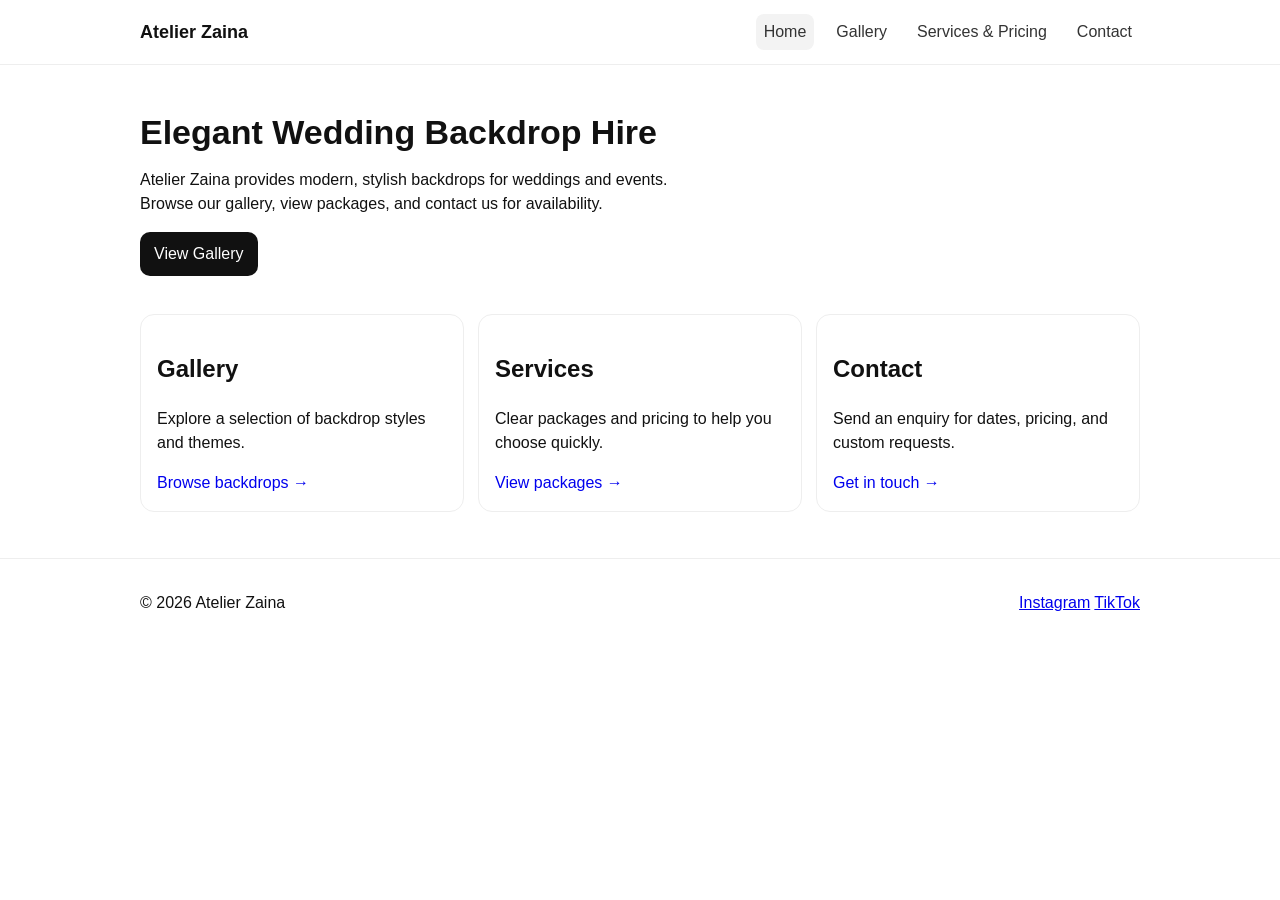
==== index.html @ 717b6a36 "Initial commit" ====
<!doctype html>
<html lang="en">
<head>
  <meta charset="utf-8" />
  <meta name="viewport" content="width=device-width, initial-scale=1" />
  <title>Atelier Zaina | Wedding Backdrop Hire</title>
  <link rel="stylesheet" href="css/style.css" />
</head>
<body>
  <header class="site-header">
    <div class="container header-inner">
      <a class="brand" href="index.html">Atelier Zaina</a>
      <nav class="nav">
        <a href="index.html" class="active">Home</a>
        <a href="gallery.html">Gallery</a>
        <a href="services.html">Services & Pricing</a>
        <a href="contact.html">Contact</a>
      </nav>
    </div>
  </header>

  <main class="container">
    <section class="hero">
      <h1>Elegant Wedding Backdrop Hire</h1>
      <p>
        Atelier Zaina provides modern, stylish backdrops for weddings and events.
        Browse our gallery, view packages, and contact us for availability.
      </p>
      <a class="button" href="gallery.html">View Gallery</a>
    </section>

    <section class="grid">
      <div class="card">
        <h2>Gallery</h2>
        <p>Explore a selection of backdrop styles and themes.</p>
        <a href="gallery.html">Browse backdrops →</a>
      </div>
      <div class="card">
        <h2>Services</h2>
        <p>Clear packages and pricing to help you choose quickly.</p>
        <a href="services.html">View packages →</a>
      </div>
      <div class="card">
        <h2>Contact</h2>
        <p>Send an enquiry for dates, pricing, and custom requests.</p>
        <a href="contact.html">Get in touch →</a>
      </div>
    </section>
  </main>

  <footer class="site-footer">
    <div class="container footer-inner">
      <p>© <span id="year"></span> Atelier Zaina</p>
      <div class="footer-links">
        <a href="https://www.instagram.com/atelierzaina/" target="_blank" rel="noreferrer">Instagram</a>
        <a href="https://www.tiktok.com/@atelierzaina?_r=1&_t=ZS-931LFTQy2N7" target="_blank" rel="noreferrer">TikTok</a>
      </div>
    </div>
  </footer>

  <script>
    document.getElementById("year").textContent = new Date().getFullYear();
  </script>
</body>
</html>
---- css/style.css ----
* { box-sizing: border-box; }
body {
  margin: 0;
  font-family: Arial, sans-serif;
  line-height: 1.5;
  color: #111;
  background: #fff;
}

.container {
  width: min(1000px, 92%);
  margin: 0 auto;
}

.site-header {
  border-bottom: 1px solid #eee;
  background: #fff;
  position: sticky;
  top: 0;
}

.header-inner {
  display: flex;
  align-items: center;
  justify-content: space-between;
  padding: 14px 0;
  gap: 12px;
}

.brand {
  font-weight: 700;
  text-decoration: none;
  color: #111;
  font-size: 18px;
}

.nav {
  display: flex;
  gap: 14px;
  flex-wrap: wrap;
}

.nav a {
  text-decoration: none;
  color: #333;
  padding: 6px 8px;
  border-radius: 8px;
}

.nav a.active, .nav a:hover {
  background: #f3f3f3;
}

.hero {
  padding: 42px 0 20px;
}

.hero h1 {
  margin: 0 0 10px;
  font-size: 34px;
}

.hero p {
  margin: 0 0 16px;
  max-width: 65ch;
}

.button {
  display: inline-block;
  padding: 10px 14px;
  border-radius: 10px;
  background: #111;
  color: #fff;
  text-decoration: none;
}

.grid {
  display: grid;
  gap: 14px;
  grid-template-columns: repeat(3, 1fr);
  padding: 18px 0 46px;
}

.card {
  border: 1px solid #eee;
  border-radius: 14px;
  padding: 16px;
  background: #fff;
}

.card a {
  text-decoration: none;
}

.site-footer {
  border-top: 1px solid #eee;
  padding: 16px 0;
}

.footer-inner {
  display: flex;
  align-items: center;
  justify-content: space-between;
  gap: 12px;
  flex-wrap: wrap;
}

@media (max-width: 800px) {
  .grid { grid-template-columns: 1fr; }
  .hero h1 { font-size: 28px; }
}
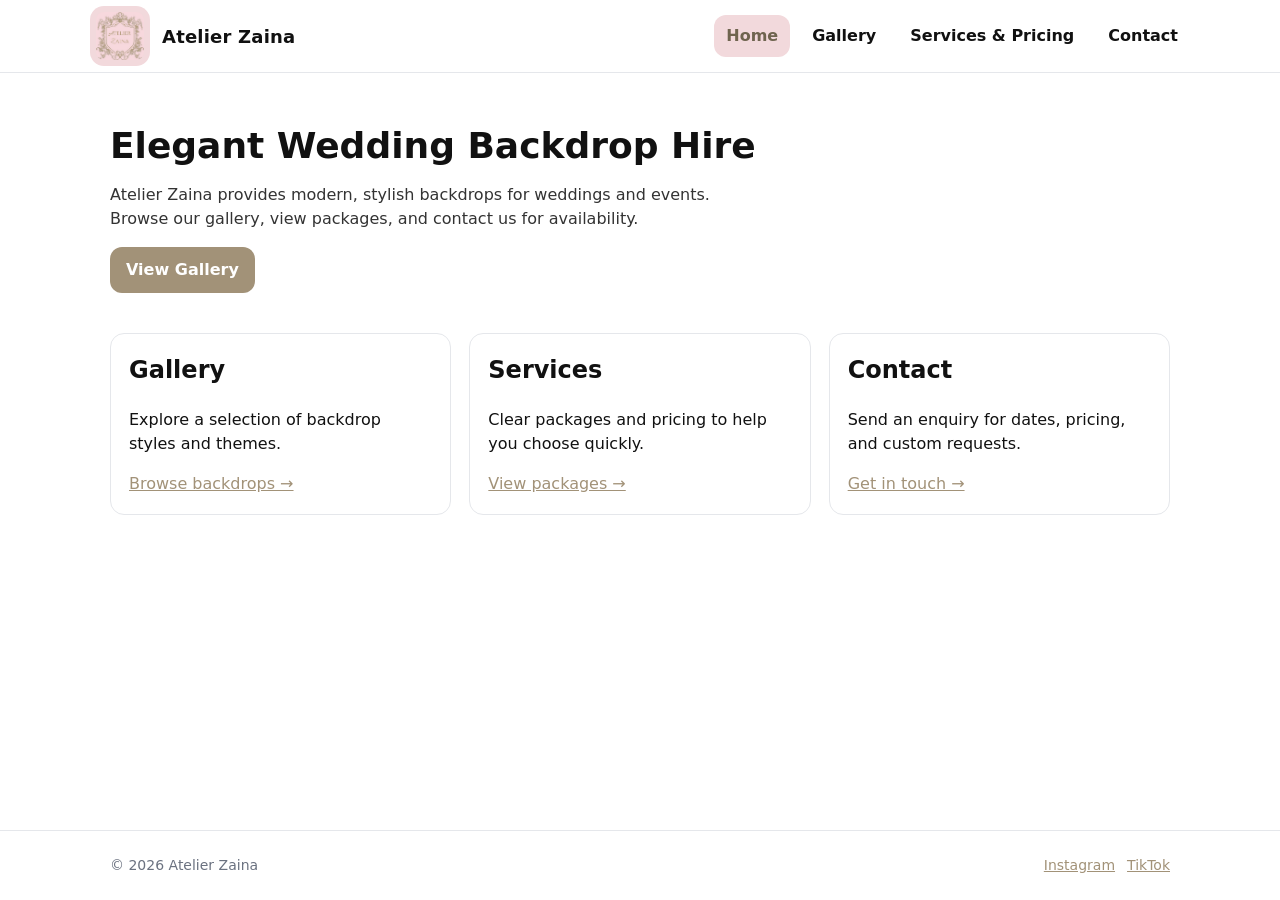
==== commit 621928c1: "UI polish, header/footer fix, contact form update" ====
--- a/index.html
+++ b/index.html
@@ -5,11 +5,16 @@
   <meta name="viewport" content="width=device-width, initial-scale=1" />
   <title>Atelier Zaina | Wedding Backdrop Hire</title>
   <link rel="stylesheet" href="css/style.css" />
+  <link rel="icon" type="image/png" href="images/logo.png">
+<link rel="apple-touch-icon" href="images/logo.png">
 </head>
 <body>
   <header class="site-header">
-    <div class="container header-inner">
-      <a class="brand" href="index.html">Atelier Zaina</a>
+  <div class="container header-inner">
+    <a class="brand" href="index.html">
+      <img src="images/logo.png" alt="Atelier Zaina logo" class="logo" />
+      <span class="brand-name">Atelier Zaina</span>
+    </a>
       <nav class="nav">
         <a href="index.html" class="active">Home</a>
         <a href="gallery.html">Gallery</a>
--- a/css/style.css
+++ b/css/style.css
@@ -1,103 +1,170 @@
-* { box-sizing: border-box; }
-body {
+:root{
+  --bg: #ffffff;
+  --text: #111111;
+
+  /* Exact Atelier Zaina palette from logo */
+  --brand: #a29278;        /* gold/taupe */
+  --brand-dark: #6f644f;   /* darker taupe for hover */
+  --brand-soft: #f2d9dc;   /* blush pink */
+  --brand-soft-2: #e1cdc8; /* slightly deeper blush */
+
+  --muted: #6b7280;
+  --border: #e5e7eb;
+  --card: #ffffff;
+  --radius: 14px;
+}
+
+*{ box-sizing: border-box; }
+
+body{
   margin: 0;
-  font-family: Arial, sans-serif;
+  font-family: system-ui, -apple-system, Segoe UI, Roboto, Arial, sans-serif;
   line-height: 1.5;
-  color: #111;
-  background: #fff;
-}
-
-.container {
-  width: min(1000px, 92%);
+  color: var(--text);
+  background: var(--bg);
+}
+
+.container{
+  max-width: 1100px;
   margin: 0 auto;
-}
-
-.site-header {
-  border-bottom: 1px solid #eee;
-  background: #fff;
+  padding: 0 20px;
+}
+
+/* Links */
+a{ color: var(--brand); }
+a:hover{ color: var(--brand-dark); }
+
+/* Header */
+.site-header{
   position: sticky;
   top: 0;
-}
-
-.header-inner {
+  background: #fff;
+  border-bottom: 1px solid var(--border);
+  z-index: 1000;
+}
+
+.header-inner{
   display: flex;
   align-items: center;
   justify-content: space-between;
-  padding: 14px 0;
+  gap: 16px;
+
+  /* Key change: consistent header height */
+  min-height: 72px;
+  padding: 6px 0;
+}
+
+/* Brand (logo + name) */
+.brand{
+  display: flex;
+  align-items: center;
   gap: 12px;
-}
-
-.brand {
-  font-weight: 700;
   text-decoration: none;
+  color: inherit;
+}
+
+.logo{
+  /* Key change: bigger logo */
+  width: 60px;
+  height: 60px;
+  object-fit: contain;
+  border-radius: 14px;
+
+  /* optional subtle “badge” feel */
+  background: var(--brand-soft);
+  padding: 6px;
+}
+
+.brand-name{
+  font-weight: 800;
+  font-size: 18px;
+  letter-spacing: 0.2px;
+}
+
+/* Nav */
+.nav{
+  display: flex;
+  align-items: center;
+  gap: 10px;
+}
+
+.nav a{
+  text-decoration: none;
+  padding: 9px 12px;
+  border-radius: 12px;
   color: #111;
-  font-size: 18px;
-}
-
-.nav {
-  display: flex;
-  gap: 14px;
-  flex-wrap: wrap;
-}
-
-.nav a {
-  text-decoration: none;
-  color: #333;
-  padding: 6px 8px;
-  border-radius: 8px;
-}
-
-.nav a.active, .nav a:hover {
-  background: #f3f3f3;
-}
-
-.hero {
-  padding: 42px 0 20px;
-}
-
-.hero h1 {
+  font-weight: 600;
+}
+
+.nav a.active{
+  background: var(--brand-soft);
+  color: var(--brand-dark);
+  font-weight: 800;
+}
+
+/* Hero */
+.hero{
+  padding: 46px 0 22px;
+}
+
+.hero h1{
   margin: 0 0 10px;
-  font-size: 34px;
-}
-
-.hero p {
+  font-size: 36px;
+}
+
+.hero p{
   margin: 0 0 16px;
   max-width: 65ch;
-}
-
-.button {
+  color: #333;
+}
+
+/* Buttons */
+.button, button{
   display: inline-block;
-  padding: 10px 14px;
-  border-radius: 10px;
-  background: #111;
+  padding: 11px 16px;
+  border-radius: 12px;
+  background: var(--brand);
   color: #fff;
   text-decoration: none;
-}
-
-.grid {
+  border: none;
+  font-weight: 800;
+  cursor: pointer;
+}
+
+.button:hover, button:hover{
+  background: var(--brand-dark);
+}
+
+/* Cards + grids */
+.grid{
   display: grid;
-  gap: 14px;
+  gap: 18px;
   grid-template-columns: repeat(3, 1fr);
   padding: 18px 0 46px;
 }
 
-.card {
-  border: 1px solid #eee;
-  border-radius: 14px;
-  padding: 16px;
-  background: #fff;
-}
-
-.card a {
-  text-decoration: none;
-}
-
-.site-footer {
-  border-top: 1px solid #eee;
-  padding: 16px 0;
-}
-
-.footer-inner {
+.card{
+  border: 1px solid var(--border);
+  border-radius: var(--radius);
+  padding: 18px;
+  background: var(--card);
+}
+
+.card h2{ margin-top: 0; }
+
+/* Footer — same vibe as header but slightly smaller */
+
+
+.site-footer{
+  border-top: 1px solid var(--border);
+
+  /* Key change: compact footer */
+  padding: 10px 0;
+  font-size: 14px;
+  color: var(--muted);
+}
+
+.footer-inner{
   display: flex;
   align-items: center;
   justify-content: space-between;
@@ -105,7 +172,79 @@
   flex-wrap: wrap;
 }
 
-@media (max-width: 800px) {
-  .grid { grid-template-columns: 1fr; }
-  .hero h1 { font-size: 28px; }
-}
+.footer-links{
+  display: flex;
+  gap: 12px;
+}
+
+body{
+  min-height: 100vh;
+  display: flex;
+  flex-direction: column;
+}
+
+main{
+  flex: 1;
+}
+
+
+/* Images inside cards (gallery) */
+.card-img{
+  width: 100%;
+  height: 190px;
+  object-fit: cover;
+  border-radius: 12px;
+  display: block;
+  margin-bottom: 12px;
+  border: 1px solid var(--border);
+}
+
+/* Forms (contact page) */
+.form{
+  max-width: 820px;
+}
+
+.form-grid{
+  display: grid;
+  grid-template-columns: 1fr 1fr 1fr;
+  gap: 14px;
+  margin-bottom: 14px;
+}
+
+.field{
+  display: flex;
+  flex-direction: column;
+  gap: 6px;
+}
+
+.field-full{
+  grid-column: 1 / -1;
+}
+
+input, textarea{
+  border: 1px solid var(--border);
+  border-radius: 12px;
+  padding: 10px 12px;
+  font-size: 15px;
+}
+
+.note{
+  color: var(--muted);
+  font-size: 14px;
+}
+
+.status{
+  margin-top: 12px;
+  color: var(--brand-dark);
+  font-weight: 800;
+}
+
+/* Responsive */
+@media (max-width: 800px){
+  .grid{ grid-template-columns: 1fr; }
+  .hero h1{ font-size: 28px; }
+  .header-inner{ flex-direction: column; align-items: flex-start; }
+  .nav{ flex-wrap: wrap; }
+  .form-grid{ grid-template-columns: 1fr; }
+  .footer-inner{ flex-direction: column; align-items: flex-start; }
+}
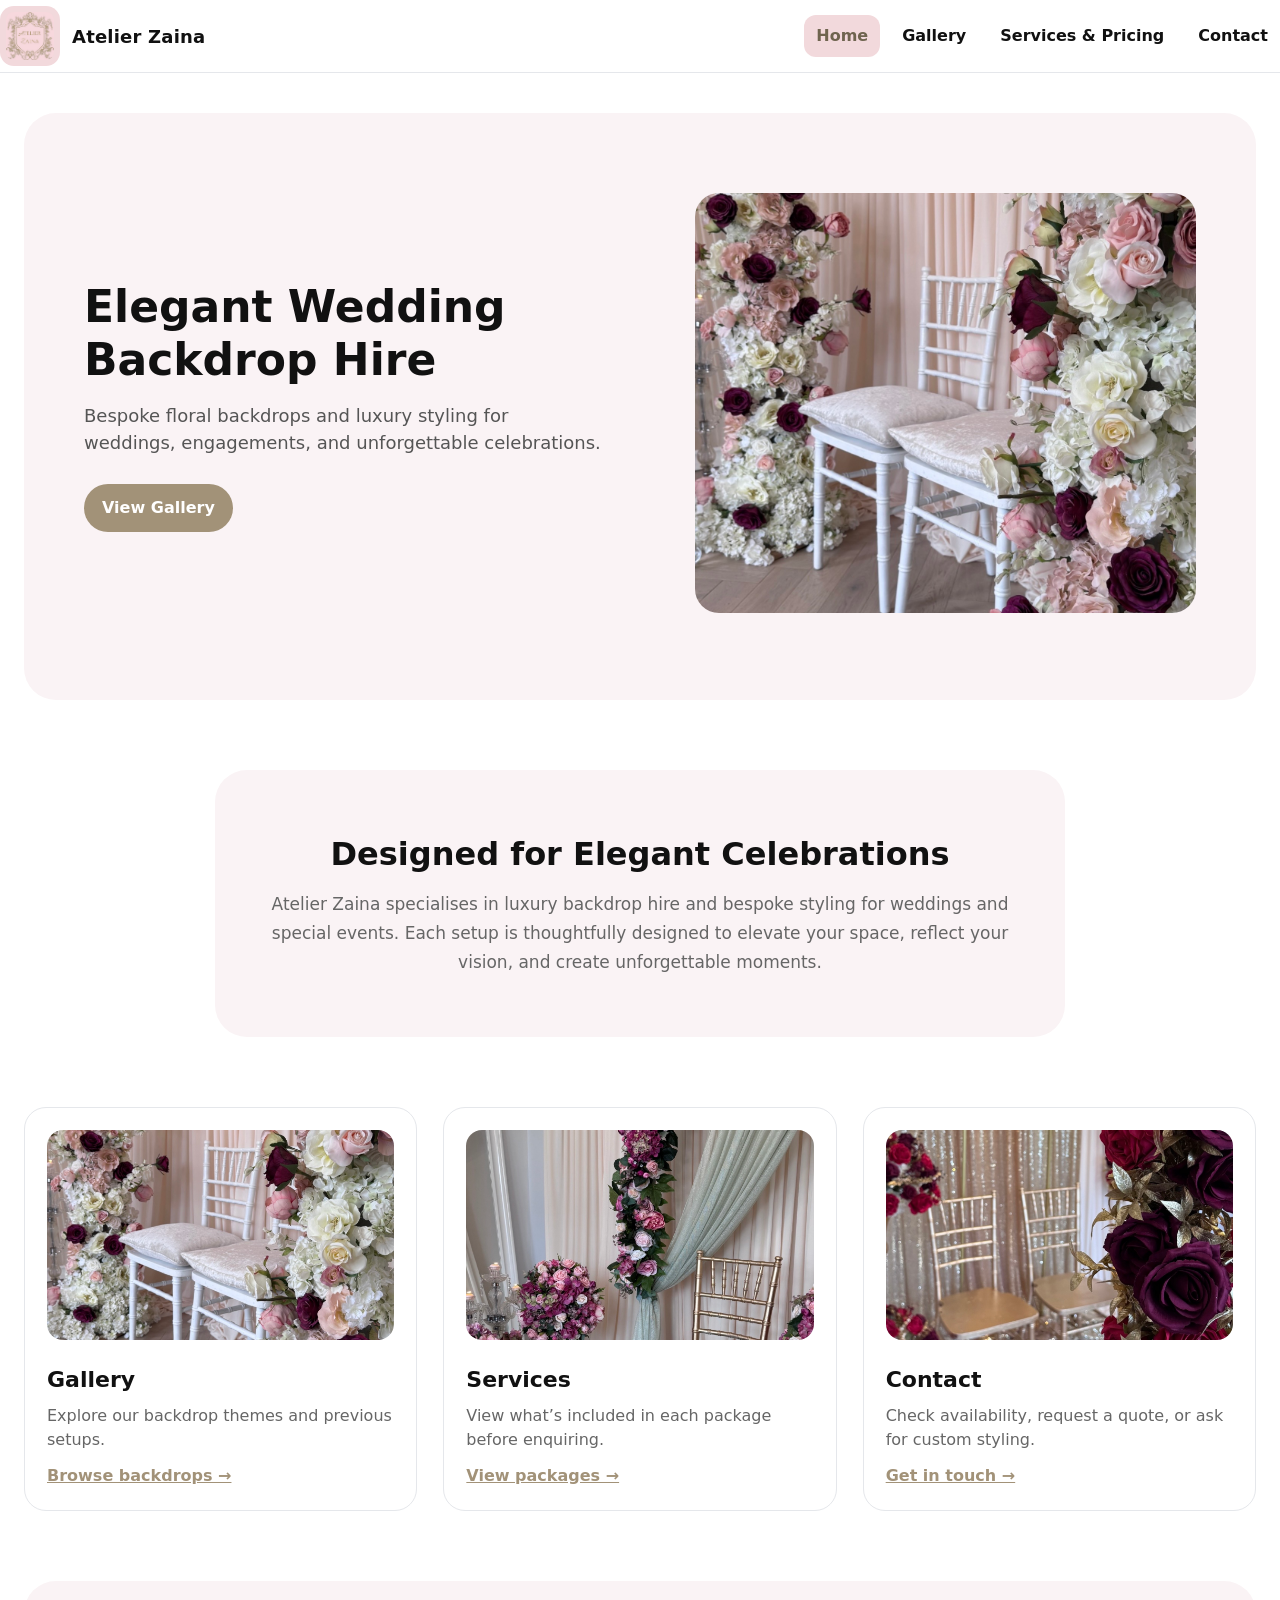
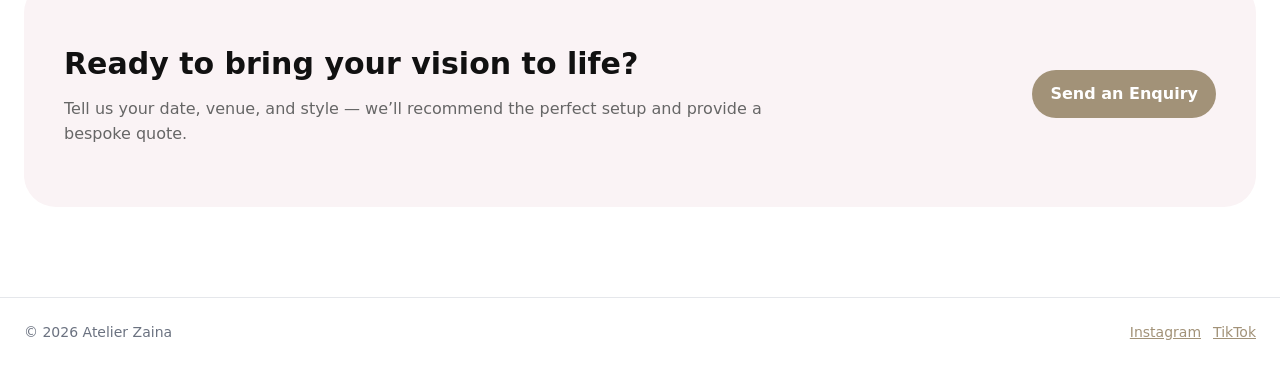
==== commit 248e6ca9: "Overall update to pages and styling" ====
--- a/index.html
+++ b/index.html
@@ -4,17 +4,21 @@
   <meta charset="utf-8" />
   <meta name="viewport" content="width=device-width, initial-scale=1" />
   <title>Atelier Zaina | Wedding Backdrop Hire</title>
+
   <link rel="stylesheet" href="css/style.css" />
+
   <link rel="icon" type="image/png" href="images/logo.png">
-<link rel="apple-touch-icon" href="images/logo.png">
+  <link rel="apple-touch-icon" href="images/logo.png">
 </head>
+
 <body>
   <header class="site-header">
-  <div class="container header-inner">
-    <a class="brand" href="index.html">
-      <img src="images/logo.png" alt="Atelier Zaina logo" class="logo" />
-      <span class="brand-name">Atelier Zaina</span>
-    </a>
+    <div class="container header-inner">
+      <a class="brand" href="index.html">
+        <img src="images/logo.png" alt="Atelier Zaina logo" class="logo" />
+        <span class="brand-name">Atelier Zaina</span>
+      </a>
+
       <nav class="nav">
         <a href="index.html" class="active">Home</a>
         <a href="gallery.html">Gallery</a>
@@ -25,32 +29,67 @@
   </header>
 
   <main class="container">
+
     <section class="hero">
-      <h1>Elegant Wedding Backdrop Hire</h1>
-      <p>
-        Atelier Zaina provides modern, stylish backdrops for weddings and events.
-        Browse our gallery, view packages, and contact us for availability.
-      </p>
-      <a class="button" href="gallery.html">View Gallery</a>
+      <div class="hero-content">
+        <h1>Elegant Wedding Backdrop Hire</h1>
+        <p>
+          Bespoke floral backdrops and luxury styling for weddings, engagements,
+          and unforgettable celebrations.
+        </p>
+        <a href="gallery.html" class="btn-primary">View Gallery</a>
+      </div>
+
+      <div class="hero-image">
+        <img src="images/neutral-theme1.jpeg" alt="Luxury wedding backdrop">
+      </div>
     </section>
 
-    <section class="grid">
-      <div class="card">
+    <!-- ABOUT / BRAND -->
+    <section class="about section-soft">
+      <h2>Designed for Elegant Celebrations</h2>
+      <p>
+        Atelier Zaina specialises in luxury backdrop hire and bespoke styling for weddings and special events.
+        Each setup is thoughtfully designed to elevate your space, reflect your vision, and create unforgettable moments.
+      </p>
+    </section>
+
+    <!-- FEATURE CARDS -->
+    <section class="home-grid">
+      <a class="home-card" href="gallery.html">
+        <img src="images/neutral-theme1.jpeg" alt="">
         <h2>Gallery</h2>
-        <p>Explore a selection of backdrop styles and themes.</p>
-        <a href="gallery.html">Browse backdrops →</a>
-      </div>
-      <div class="card">
+        <p>Explore our backdrop themes and previous setups.</p>
+        <span class="home-link">Browse backdrops →</span>
+      </a>
+
+      <a class="home-card" href="services.html">
+        <img src="images/mint-theme2.jpeg" alt="">
         <h2>Services</h2>
-        <p>Clear packages and pricing to help you choose quickly.</p>
-        <a href="services.html">View packages →</a>
-      </div>
-      <div class="card">
+        <p>View what’s included in each package before enquiring.</p>
+        <span class="home-link">View packages →</span>
+      </a>
+
+      <a class="home-card" href="contact.html">
+        <img src="images/red-theme1.jpeg" alt="">
         <h2>Contact</h2>
-        <p>Send an enquiry for dates, pricing, and custom requests.</p>
-        <a href="contact.html">Get in touch →</a>
+        <p>Check availability, request a quote, or ask for custom styling.</p>
+        <span class="home-link">Get in touch →</span>
+      </a>
+    </section>
+
+    <section class="cta section-soft">
+      <div class="cta-inner">
+        <div>
+          <h2>Ready to bring your vision to life?</h2>
+          <p>
+            Tell us your date, venue, and style — we’ll recommend the perfect setup and provide a bespoke quote.
+          </p>
+        </div>
+        <a class="btn-primary" href="contact.html">Send an Enquiry</a>
       </div>
     </section>
+
   </main>
 
   <footer class="site-footer">
--- a/css/style.css
+++ b/css/style.css
@@ -2,7 +2,7 @@
   --bg: #ffffff;
   --text: #111111;
 
-  /* Exact Atelier Zaina palette from logo */
+  /* Atelier Zaina palette */
   --brand: #a29278;        /* gold/taupe */
   --brand-dark: #6f644f;   /* darker taupe for hover */
   --brand-soft: #f2d9dc;   /* blush pink */
@@ -22,12 +22,18 @@
   line-height: 1.5;
   color: var(--text);
   background: var(--bg);
-}
+
+  min-height: 100vh;
+  display: flex;
+  flex-direction: column;
+}
+
+main{ flex: 1; }
 
 .container{
-  max-width: 1100px;
+  max-width: 1300px;
   margin: 0 auto;
-  padding: 0 20px;
+  padding: 0 24px;
 }
 
 /* Links */
@@ -48,8 +54,6 @@
   align-items: center;
   justify-content: space-between;
   gap: 16px;
-
-  /* Key change: consistent header height */
   min-height: 72px;
   padding: 6px 0;
 }
@@ -64,13 +68,10 @@
 }
 
 .logo{
-  /* Key change: bigger logo */
   width: 60px;
   height: 60px;
   object-fit: contain;
   border-radius: 14px;
-
-  /* optional subtle “badge” feel */
   background: var(--brand-soft);
   padding: 6px;
 }
@@ -102,40 +103,24 @@
   font-weight: 800;
 }
 
-/* Hero */
-.hero{
-  padding: 46px 0 22px;
-}
-
-.hero h1{
-  margin: 0 0 10px;
-  font-size: 36px;
-}
-
-.hero p{
-  margin: 0 0 16px;
-  max-width: 65ch;
-  color: #333;
-}
-
 /* Buttons */
-.button, button{
+.button, button, .btn-primary{
   display: inline-block;
-  padding: 11px 16px;
-  border-radius: 12px;
+  padding: 12px 18px;
+  border-radius: 999px;
   background: var(--brand);
   color: #fff;
   text-decoration: none;
   border: none;
-  font-weight: 800;
+  font-weight: 700;
   cursor: pointer;
 }
 
-.button:hover, button:hover{
+.button:hover, button:hover, .btn-primary:hover{
   background: var(--brand-dark);
 }
 
-/* Cards + grids */
+/* Base card + grid (used on multiple pages) */
 .grid{
   display: grid;
   gap: 18px;
@@ -152,13 +137,9 @@
 
 .card h2{ margin-top: 0; }
 
-/* Footer — same vibe as header but slightly smaller */
-
-
+/* Footer */
 .site-footer{
   border-top: 1px solid var(--border);
-
-  /* Key change: compact footer */
   padding: 10px 0;
   font-size: 14px;
   color: var(--muted);
@@ -177,32 +158,239 @@
   gap: 12px;
 }
 
-body{
-  min-height: 100vh;
-  display: flex;
-  flex-direction: column;
-}
-
-main{
-  flex: 1;
-}
-
-
-/* Images inside cards (gallery) */
-.card-img{
+/* -----------------------------
+   HOME PAGE
+-------------------------------- */
+.hero{
+  display: grid;
+  grid-template-columns: 1.1fr 1fr;
+  gap: 60px;
+  align-items: center;
+  background: #faf3f5;
+  padding: 80px 60px;
+  border-radius: 32px;
+  margin: 40px 0 70px;
+}
+
+.hero-content h1{
+  font-size: 44px;
+  line-height: 1.2;
+  margin: 0 0 16px;
+}
+
+.hero-content p{
+  font-size: 18px;
+  color: #555;
+  max-width: 520px;
+  margin: 0 0 28px;
+}
+
+.hero-image img{
   width: 100%;
-  height: 190px;
+  height: 420px;
+  border-radius: 24px;
   object-fit: cover;
-  border-radius: 12px;
+}
+
+.section-soft{
+  background: #faf3f5;
+  border-radius: 32px;
+  padding: 60px 40px;
+  margin: 70px 0;
+}
+
+.about{
+  text-align: center;
+  max-width: 850px;
+  margin-left: auto;
+  margin-right: auto;
+}
+
+.about h2{
+  font-size: 32px;
+  margin: 0 0 12px;
+}
+
+.about p{
+  font-size: 17px;
+  color: #666;
+  line-height: 1.7;
+  margin: 0;
+}
+
+.home-grid{
+  display: grid;
+  grid-template-columns: repeat(3, 1fr);
+  gap: 26px;
+  margin: 70px 0;
+}
+
+.home-card{
+  border: 1px solid var(--border);
+  border-radius: 22px;
+  background: #fff;
+  padding: 22px;
+  text-decoration: none;
+  color: inherit;
+  transition: transform 0.2s ease, box-shadow 0.2s ease;
+}
+
+.home-card:hover{
+  transform: translateY(-4px);
+  box-shadow: 0 10px 30px rgba(0,0,0,0.06);
+}
+
+.home-card img{
+  width: 100%;
+  height: 210px;
+  object-fit: cover;
+  border-radius: 16px;
+  margin-bottom: 16px;
+}
+
+.home-card h2{
+  margin: 0 0 8px;
+  font-size: 22px;
+}
+
+.home-card p{
+  margin: 0 0 12px;
+  color: #666;
+  line-height: 1.5;
+}
+
+.home-link{
+  color: var(--brand);
+  font-weight: 600;
+  text-decoration: underline;
+}
+
+.cta{
+  margin-bottom: 90px;
+}
+
+.cta-inner{
+  display: flex;
+  gap: 30px;
+  justify-content: space-between;
+  align-items: center;
+}
+
+.cta h2{
+  font-size: 30px;
+  margin: 0 0 10px;
+}
+
+.cta p{
+  margin: 0;
+  color: #666;
+  line-height: 1.6;
+  max-width: 700px;
+}
+
+/* -----------------------------
+   GALLERY
+-------------------------------- */
+.gallery-grid{
+  display: grid;
+  grid-template-columns: repeat(4, 1fr);
+  gap: 22px;
+  padding: 10px 0 60px;
+}
+
+.gallery-item{ margin: 0; }
+
+.gallery-item img{
+  width: 100%;
+  height: 380px;
+  object-fit: cover;
+  border-radius: 14px;
+  transition: transform 0.3s ease;
+}
+
+.gallery-item:hover img{
+  transform: scale(1.04);
+}
+
+.gallery-item figcaption{
+  text-align: center;
+  margin-top: 10px;
+  font-weight: 700;
+  color: #111;
+}
+
+/* -----------------------------
+   SERVICES / PRICING
+-------------------------------- */
+.container-wide{
+  max-width: 1400px;
+  margin: 0 auto;
+  padding: 0 28px;
+}
+
+.pricing-grid{
+  display: grid;
+  grid-template-columns: repeat(3, 1fr);
+  gap: 22px;
+  padding: 10px 0 40px;
+}
+
+.pricing-card{
+  border: 1px solid var(--border);
+  border-radius: 22px;
+  background: #fff;
+  padding: 26px;
+  box-shadow: 0 1px 0 rgba(0,0,0,0.03);
+}
+
+.pricing-card h2{
+  margin: 0 0 14px;
+  font-size: 28px;
+}
+
+.pricing-img{
+  width: 100%;
+  height: 320px;
+  object-fit: cover;
+  border-radius: 18px;
   display: block;
-  margin-bottom: 12px;
   border: 1px solid var(--border);
-}
-
-/* Forms (contact page) */
-.form{
-  max-width: 820px;
-}
+  margin: 0 0 16px;
+}
+
+.pricing-sub{
+  margin: 0 0 14px;
+  font-weight: 700;
+  font-size: 18px;
+  color: var(--brand-dark);
+  opacity: 0.85;
+}
+
+.pricing-list{
+  margin: 0;
+  padding-left: 20px;
+  font-size: 18px;
+  line-height: 1.7;
+}
+
+.pricing-card-featured{
+  background: #fbf8f5;
+  border: 2px solid rgba(162, 146, 120, 0.35);
+}
+
+.addons-card{
+  border: 1px solid var(--border);
+  border-radius: 22px;
+  background: #fff;
+  padding: 28px;
+  max-width: 980px;
+  margin: 0 auto 60px;
+}
+
+/* -----------------------------
+   CONTACT FORM
+-------------------------------- */
+.form{ max-width: 820px; }
 
 .form-grid{
   display: grid;
@@ -217,9 +405,7 @@
   gap: 6px;
 }
 
-.field-full{
-  grid-column: 1 / -1;
-}
+.field-full{ grid-column: 1 / -1; }
 
 input, textarea{
   border: 1px solid var(--border);
@@ -239,12 +425,76 @@
   font-weight: 800;
 }
 
-/* Responsive */
+/* Contact page intro box alignment */
+.contact-hero{
+  background: #faf3f5;
+  border-radius: 32px;
+  padding: 60px;
+  margin: 40px 0 40px;
+  display: grid;
+  grid-template-columns: 260px 1fr;
+  align-items: center;      /* this centers vertically */
+  gap: 40px;
+}
+
+.contact-hero h1{
+  margin: 0;
+  font-size: 44px;
+}
+
+.contact-hero p{
+  margin: 0;
+  color: #555;
+  max-width: 60ch;
+}
+
+/* Mobile */
+@media (max-width: 900px){
+  .contact-hero{
+    grid-template-columns: 1fr;
+    padding: 40px 24px;
+    gap: 14px;
+  }
+  .contact-hero h1{
+    font-size: 34px;
+  }
+}
+
+/* -----------------------------
+   RESPONSIVE
+-------------------------------- */
+@media (max-width: 1100px){
+  .pricing-grid{ grid-template-columns: 1fr; }
+  .pricing-img{ height: 280px; }
+}
+
+@media (max-width: 900px){
+  .gallery-grid{ grid-template-columns: repeat(2, 1fr); }
+  .gallery-item img{ height: 280px; }
+
+  .hero{
+    grid-template-columns: 1fr;
+    padding: 50px 24px;
+  }
+  .hero-image img{ height: 320px; }
+
+  .home-grid{ grid-template-columns: 1fr; }
+
+  .cta-inner{
+    flex-direction: column;
+    align-items: flex-start;
+  }
+}
+
 @media (max-width: 800px){
   .grid{ grid-template-columns: 1fr; }
-  .hero h1{ font-size: 28px; }
   .header-inner{ flex-direction: column; align-items: flex-start; }
   .nav{ flex-wrap: wrap; }
   .form-grid{ grid-template-columns: 1fr; }
   .footer-inner{ flex-direction: column; align-items: flex-start; }
 }
+
+@media (max-width: 600px){
+  .gallery-grid{ grid-template-columns: 1fr; }
+  .gallery-item img{ height: 260px; }
+}
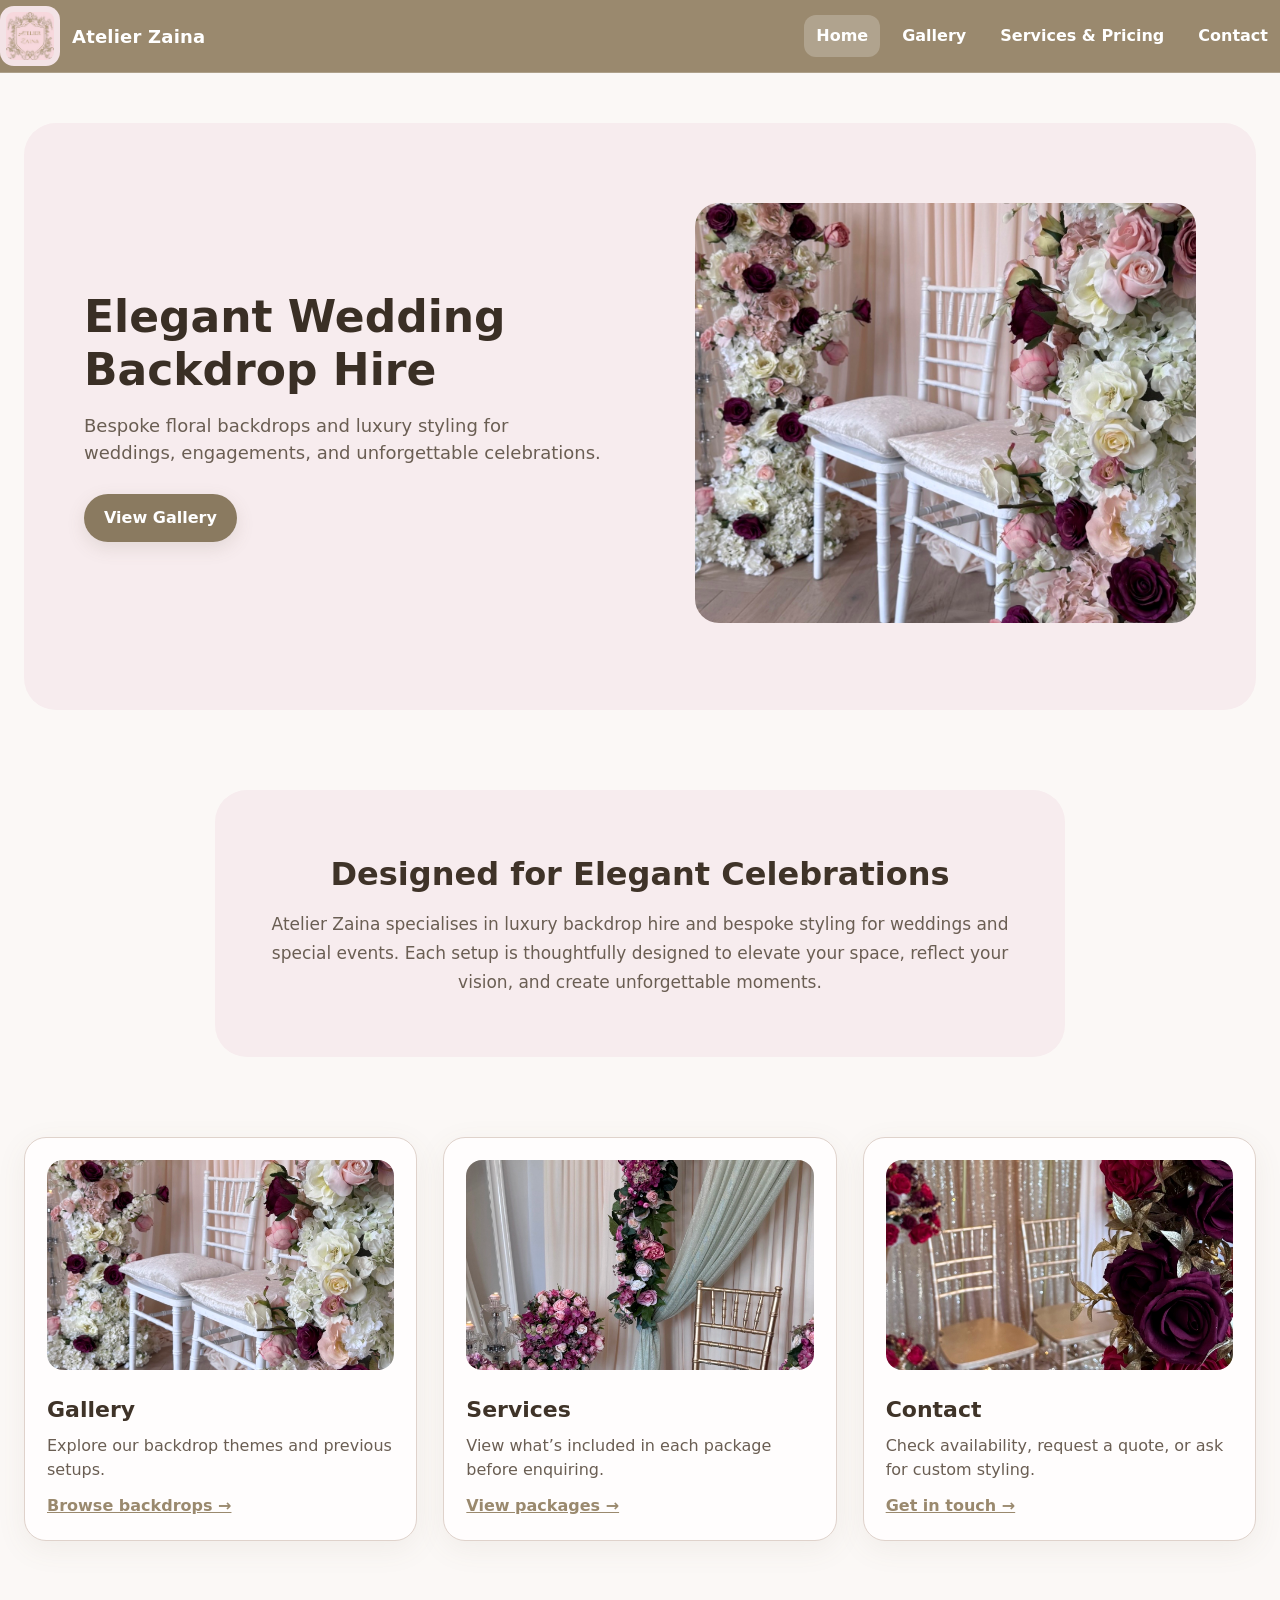
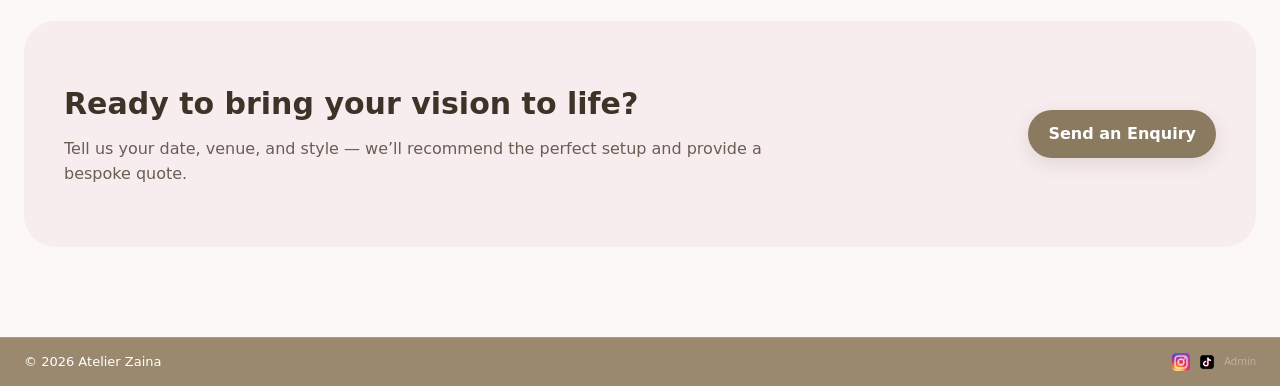
==== commit 4556e6a6: "Updated footer size, adjusted icon sizes, and hid admin link on non-admin pages" ====
--- a/index.html
+++ b/index.html
@@ -96,8 +96,13 @@
     <div class="container footer-inner">
       <p>© <span id="year"></span> Atelier Zaina</p>
       <div class="footer-links">
-        <a href="https://www.instagram.com/atelierzaina/" target="_blank" rel="noreferrer">Instagram</a>
-        <a href="https://www.tiktok.com/@atelierzaina?_r=1&_t=ZS-931LFTQy2N7" target="_blank" rel="noreferrer">TikTok</a>
+        <a href="https://www.instagram.com/atelierzaina/" target="_blank">
+        <img src="images/instagram.png" alt="Instagram" class="social-icon">
+        </a>
+        <a href="https://www.tiktok.com/@atelierzaina" target="_blank">
+  <img src="images/tiktok.png" alt="TikTok" class="social-icon">
+        </a>
+        <a href="/admin/login.php" class="admin-link">Admin</a>
       </div>
     </div>
   </footer>
--- a/css/style.css
+++ b/css/style.css
@@ -1,16 +1,15 @@
 :root{
-  --bg: #ffffff;
-  --text: #111111;
-
-  /* Atelier Zaina palette */
-  --brand: #a29278;        /* gold/taupe */
-  --brand-dark: #6f644f;   /* darker taupe for hover */
-  --brand-soft: #f2d9dc;   /* blush pink */
-  --brand-soft-2: #e1cdc8; /* slightly deeper blush */
-
-  --muted: #6b7280;
-  --border: #e5e7eb;
-  --card: #ffffff;
+  --bg: #fbf8f6;           /* softer warm cream */
+  --text: #3f3328;         /* warm dark brown */
+
+  --brand: #9a896e;        /* gold/taupe */
+  --brand-dark: #6f644f;   /* darker taupe */
+  --brand-soft: #f3e3e6;   /* blush pink */
+  --brand-soft-2: #ead7d9; /* slightly deeper blush */
+
+  --muted: #6a5e53;
+  --border: #dfd2cb;
+  --card: #ffffff;         /* keep cards white */
   --radius: 14px;
 }
 
@@ -44,8 +43,8 @@
 .site-header{
   position: sticky;
   top: 0;
-  background: #fff;
-  border-bottom: 1px solid var(--border);
+  background: var(--brand);
+  border-bottom: 1px solid rgba(255,255,255,0.2);
   z-index: 1000;
 }
 
@@ -64,7 +63,7 @@
   align-items: center;
   gap: 12px;
   text-decoration: none;
-  color: inherit;
+  color: #fff;
 }
 
 .logo{
@@ -80,6 +79,7 @@
   font-weight: 800;
   font-size: 18px;
   letter-spacing: 0.2px;
+  color: #fff;
 }
 
 /* Nav */
@@ -93,27 +93,32 @@
   text-decoration: none;
   padding: 9px 12px;
   border-radius: 12px;
-  color: #111;
+  color: #fff;
   font-weight: 600;
 }
 
 .nav a.active{
-  background: var(--brand-soft);
-  color: var(--brand-dark);
+  background: rgba(255,255,255,0.22);
+  color: #fff;
   font-weight: 800;
+}
+
+.nav a:hover{
+  background: rgba(255,255,255,0.14);
 }
 
 /* Buttons */
 .button, button, .btn-primary{
   display: inline-block;
-  padding: 12px 18px;
+  padding: 12px 20px;
   border-radius: 999px;
-  background: var(--brand);
+  background: #8a7a60;
   color: #fff;
   text-decoration: none;
   border: none;
   font-weight: 700;
   cursor: pointer;
+  box-shadow: 0 6px 18px rgba(111, 100, 79, 0.15);
 }
 
 .button:hover, button:hover, .btn-primary:hover{
@@ -132,30 +137,71 @@
   border: 1px solid var(--border);
   border-radius: var(--radius);
   padding: 18px;
-  background: var(--card);
+  background: #fffdfd;
+  box-shadow: 0 8px 30px rgba(111, 100, 79, 0.08);
 }
 
 .card h2{ margin-top: 0; }
 
 /* Footer */
 .site-footer{
-  border-top: 1px solid var(--border);
-  padding: 10px 0;
-  font-size: 14px;
-  color: var(--muted);
+  background: var(--brand);
+  border-top: 1px solid rgba(255,255,255,0.15);
+  padding: 8px 0;
+  font-size: 13px;
+  color: #fff;
+}
+
+.site-footer p,
+.site-footer a{
+  color: #fff;
+  margin: 0;
+  line-height: 1.2;
 }
 
 .footer-inner{
   display: flex;
   align-items: center;
   justify-content: space-between;
-  gap: 12px;
+  gap: 8px;
   flex-wrap: wrap;
+  min-height: 32px;
 }
 
 .footer-links{
   display: flex;
-  gap: 12px;
+  align-items: center;
+  gap: 8px;
+}
+
+.footer-links a{
+  text-decoration: none;
+  display: inline-flex;
+  align-items: center;
+}
+
+.social-icon{
+  width: 18px;
+  height: 18px;
+  object-fit: contain;
+  display: block;
+}
+
+.tiktok-icon{
+  width: 20px;
+  height: 20px;
+}
+
+.admin-link{
+  font-size: 10px;
+  opacity: 0.35;
+  text-decoration: none;
+  margin-left: 4px;
+  line-height: 1;
+}
+
+.admin-link:hover{
+  opacity: 1;
 }
 
 /* -----------------------------
@@ -166,21 +212,22 @@
   grid-template-columns: 1.1fr 1fr;
   gap: 60px;
   align-items: center;
-  background: #faf3f5;
+  background: #f7ecee;
   padding: 80px 60px;
   border-radius: 32px;
-  margin: 40px 0 70px;
+  margin: 50px 0 80px;
 }
 
 .hero-content h1{
   font-size: 44px;
   line-height: 1.2;
   margin: 0 0 16px;
+  color: #3a2f25;
 }
 
 .hero-content p{
   font-size: 18px;
-  color: #555;
+  color: var(--muted);
   max-width: 520px;
   margin: 0 0 28px;
 }
@@ -190,13 +237,14 @@
   height: 420px;
   border-radius: 24px;
   object-fit: cover;
+  filter: contrast(1.03) saturate(1.05);
 }
 
 .section-soft{
-  background: #faf3f5;
+  background: #f7ecee;
   border-radius: 32px;
   padding: 60px 40px;
-  margin: 70px 0;
+  margin: 80px 0;
 }
 
 .about{
@@ -213,7 +261,7 @@
 
 .about p{
   font-size: 17px;
-  color: #666;
+  color: var(--muted);
   line-height: 1.7;
   margin: 0;
 }
@@ -228,11 +276,12 @@
 .home-card{
   border: 1px solid var(--border);
   border-radius: 22px;
-  background: #fff;
+  background: #fffdfd;
   padding: 22px;
   text-decoration: none;
   color: inherit;
   transition: transform 0.2s ease, box-shadow 0.2s ease;
+  box-shadow: 0 8px 30px rgba(111, 100, 79, 0.08);
 }
 
 .home-card:hover{
@@ -246,6 +295,7 @@
   object-fit: cover;
   border-radius: 16px;
   margin-bottom: 16px;
+  filter: contrast(1.03) saturate(1.05);
 }
 
 .home-card h2{
@@ -255,7 +305,7 @@
 
 .home-card p{
   margin: 0 0 12px;
-  color: #666;
+  color: var(--muted);
   line-height: 1.5;
 }
 
@@ -283,7 +333,7 @@
 
 .cta p{
   margin: 0;
-  color: #666;
+  color: var(--muted);
   line-height: 1.6;
   max-width: 700px;
 }
@@ -306,6 +356,7 @@
   object-fit: cover;
   border-radius: 14px;
   transition: transform 0.3s ease;
+  filter: contrast(1.03) saturate(1.05);
 }
 
 .gallery-item:hover img{
@@ -338,9 +389,9 @@
 .pricing-card{
   border: 1px solid var(--border);
   border-radius: 22px;
-  background: #fff;
+  background: #fffdfd;
   padding: 26px;
-  box-shadow: 0 1px 0 rgba(0,0,0,0.03);
+  box-shadow: 0 8px 30px rgba(111, 100, 79, 0.08);
 }
 
 .pricing-card h2{
@@ -356,6 +407,7 @@
   display: block;
   border: 1px solid var(--border);
   margin: 0 0 16px;
+  filter: contrast(1.03) saturate(1.05);
 }
 
 .pricing-sub{
@@ -381,10 +433,11 @@
 .addons-card{
   border: 1px solid var(--border);
   border-radius: 22px;
-  background: #fff;
+  background: #fffdfd;
   padding: 28px;
   max-width: 980px;
   margin: 0 auto 60px;
+  box-shadow: 0 8px 30px rgba(111, 100, 79, 0.08);
 }
 
 /* -----------------------------
@@ -412,6 +465,8 @@
   border-radius: 12px;
   padding: 10px 12px;
   font-size: 15px;
+  background: #fff;
+  color: var(--text);
 }
 
 .note{
@@ -427,24 +482,25 @@
 
 /* Contact page intro box alignment */
 .contact-hero{
-  background: #faf3f5;
+  background: #f7ecee;
   border-radius: 32px;
   padding: 60px;
   margin: 40px 0 40px;
   display: grid;
   grid-template-columns: 260px 1fr;
-  align-items: center;      /* this centers vertically */
+  align-items: center;
   gap: 40px;
 }
 
 .contact-hero h1{
   margin: 0;
   font-size: 44px;
+  color: #3a2f25;
 }
 
 .contact-hero p{
   margin: 0;
-  color: #555;
+  color: var(--muted);
   max-width: 60ch;
 }
 
@@ -497,4 +553,4 @@
 @media (max-width: 600px){
   .gallery-grid{ grid-template-columns: 1fr; }
   .gallery-item img{ height: 260px; }
-}
+}
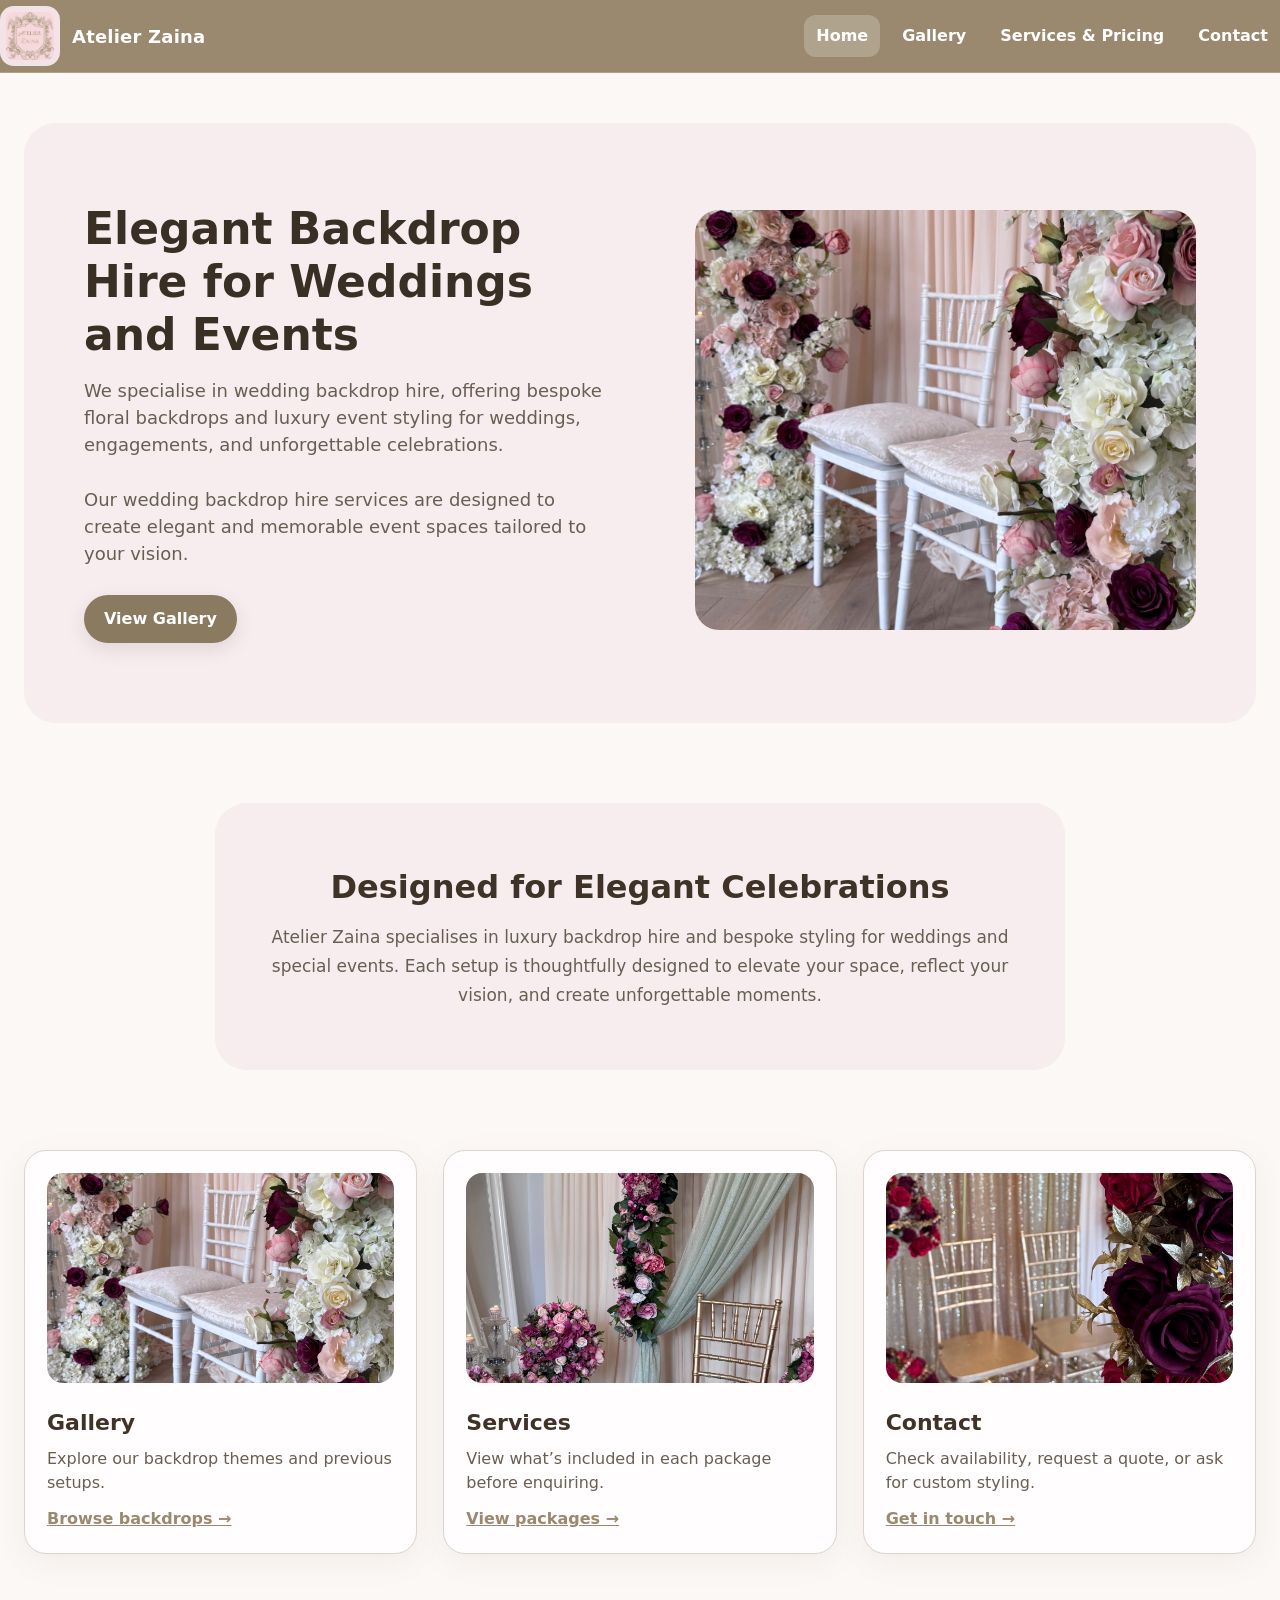
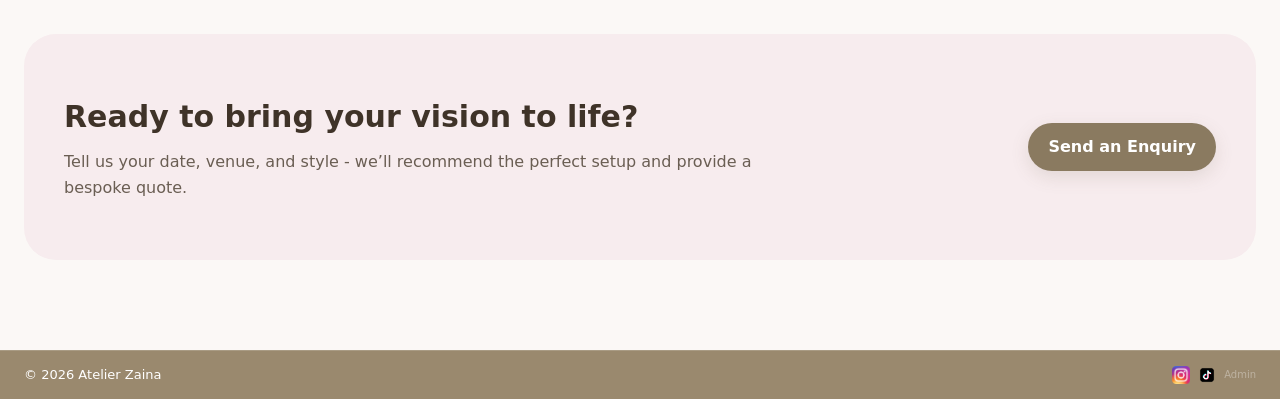
==== commit ca9682f5: "Updated CSS and added more description to pages" ====
--- a/index.html
+++ b/index.html
@@ -32,10 +32,12 @@
 
     <section class="hero">
       <div class="hero-content">
-        <h1>Elegant Wedding Backdrop Hire</h1>
+        <h1>Elegant Backdrop Hire for Weddings and Events</h1>
         <p>
-          Bespoke floral backdrops and luxury styling for weddings, engagements,
-          and unforgettable celebrations.
+          We specialise in wedding backdrop hire, offering bespoke floral backdrops and luxury event styling for weddings, engagements, and unforgettable celebrations.
+        </p>
+        <p>
+          Our wedding backdrop hire services are designed to create elegant and memorable event spaces tailored to your vision.
         </p>
         <a href="gallery.html" class="btn-primary">View Gallery</a>
       </div>
@@ -83,7 +85,7 @@
         <div>
           <h2>Ready to bring your vision to life?</h2>
           <p>
-            Tell us your date, venue, and style — we’ll recommend the perfect setup and provide a bespoke quote.
+            Tell us your date, venue, and style - we’ll recommend the perfect setup and provide a bespoke quote.
           </p>
         </div>
         <a class="btn-primary" href="contact.html">Send an Enquiry</a>
--- a/css/style.css
+++ b/css/style.css
@@ -238,6 +238,34 @@
   border-radius: 24px;
   object-fit: cover;
   filter: contrast(1.03) saturate(1.05);
+}
+
+/* Inner page hero (gallery, services) — single column, full width */
+.page-hero{
+  background: #f7ecee;
+  border-radius: 32px;
+  padding: 60px;
+  margin: 50px 0 40px;
+  display: block;
+  width: 100%;
+}
+
+.page-hero h1{
+  font-size: 44px;
+  line-height: 1.2;
+  margin: 0 0 16px;
+  color: #3a2f25;
+}
+
+.page-hero p{
+  font-size: 17px;
+  color: var(--muted);
+  line-height: 1.7;
+  margin: 0 0 12px;
+}
+
+.page-hero p:last-child{
+  margin-bottom: 0;
 }
 
 .section-soft{
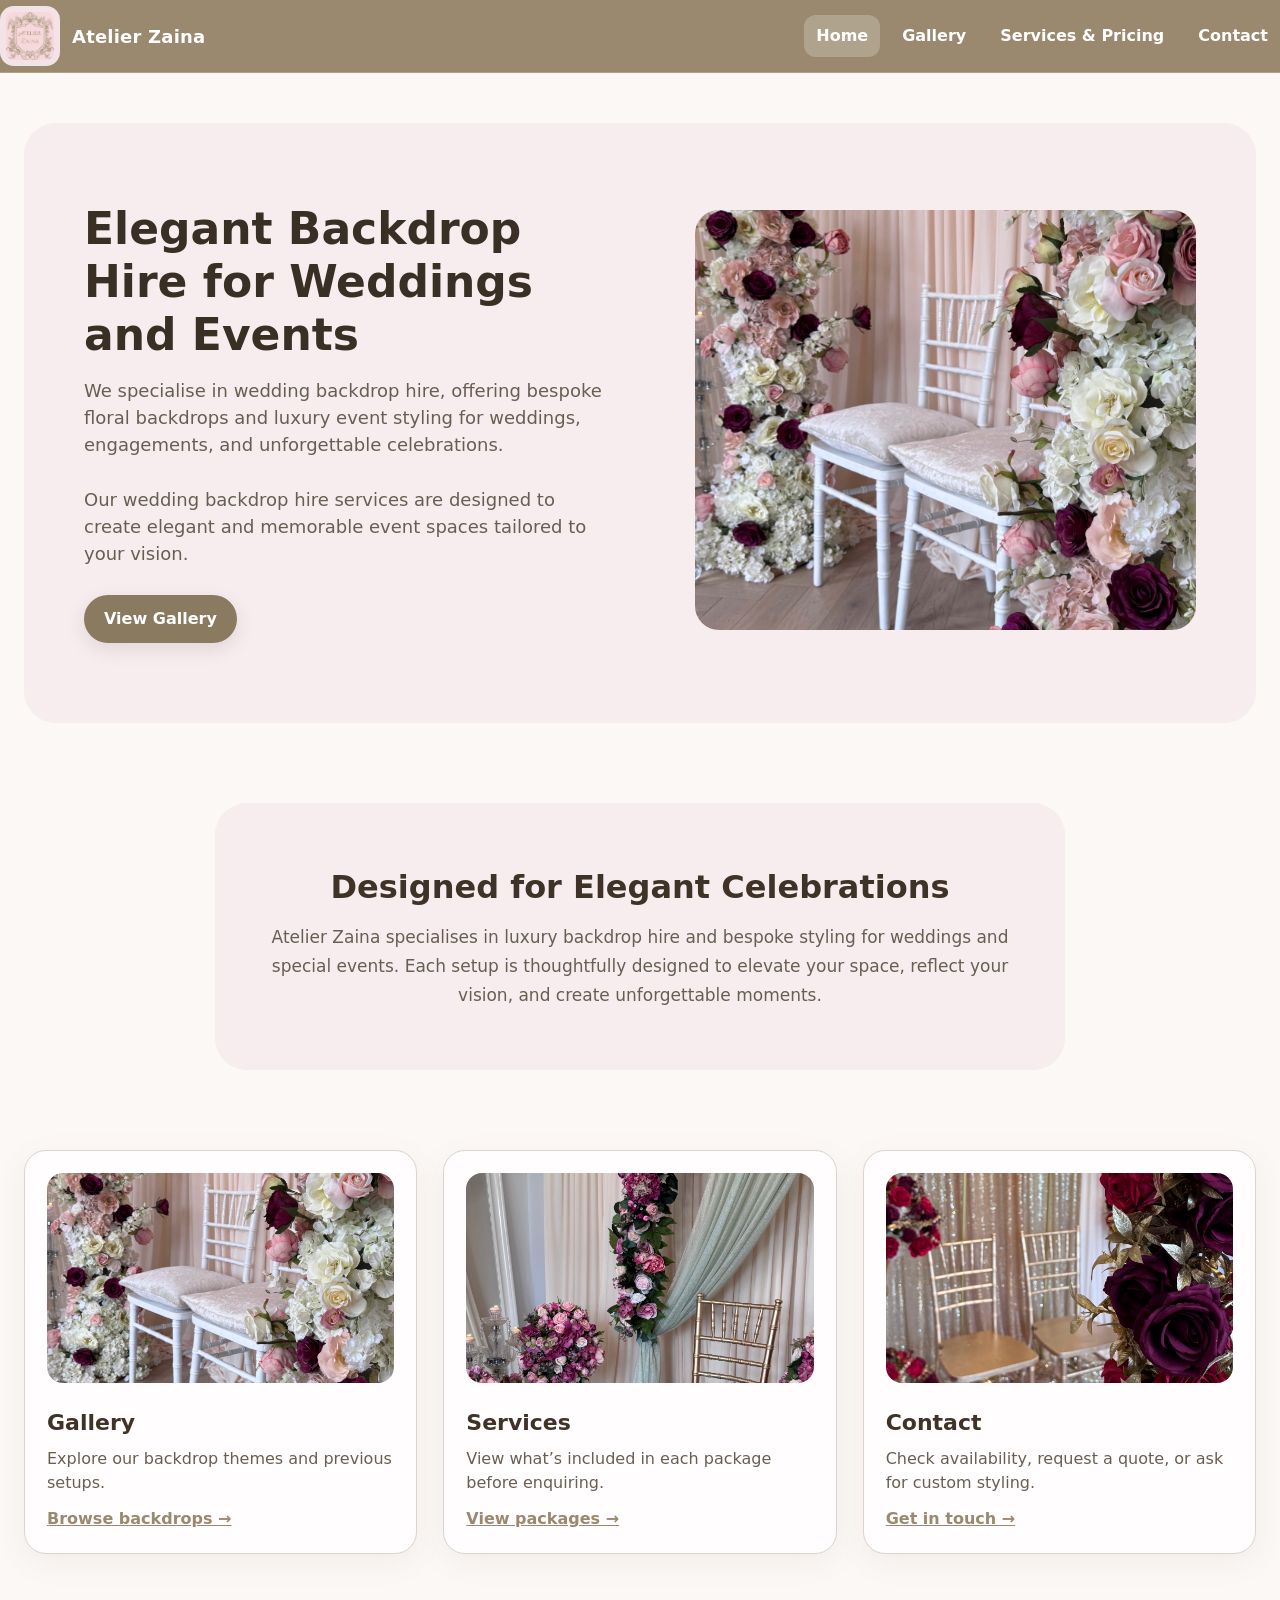
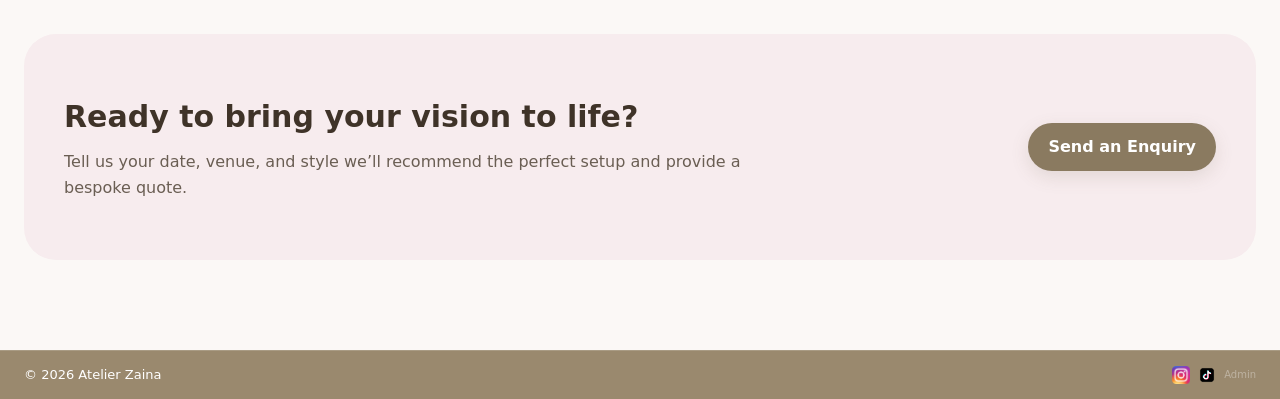
==== commit 8cbbc160: "Updated little bits and bobs in the Contact and Index page" ====
--- a/index.html
+++ b/index.html
@@ -85,7 +85,7 @@
         <div>
           <h2>Ready to bring your vision to life?</h2>
           <p>
-            Tell us your date, venue, and style - we’ll recommend the perfect setup and provide a bespoke quote.
+            Tell us your date, venue, and style  we’ll recommend the perfect setup and provide a bespoke quote.
           </p>
         </div>
         <a class="btn-primary" href="contact.html">Send an Enquiry</a>
